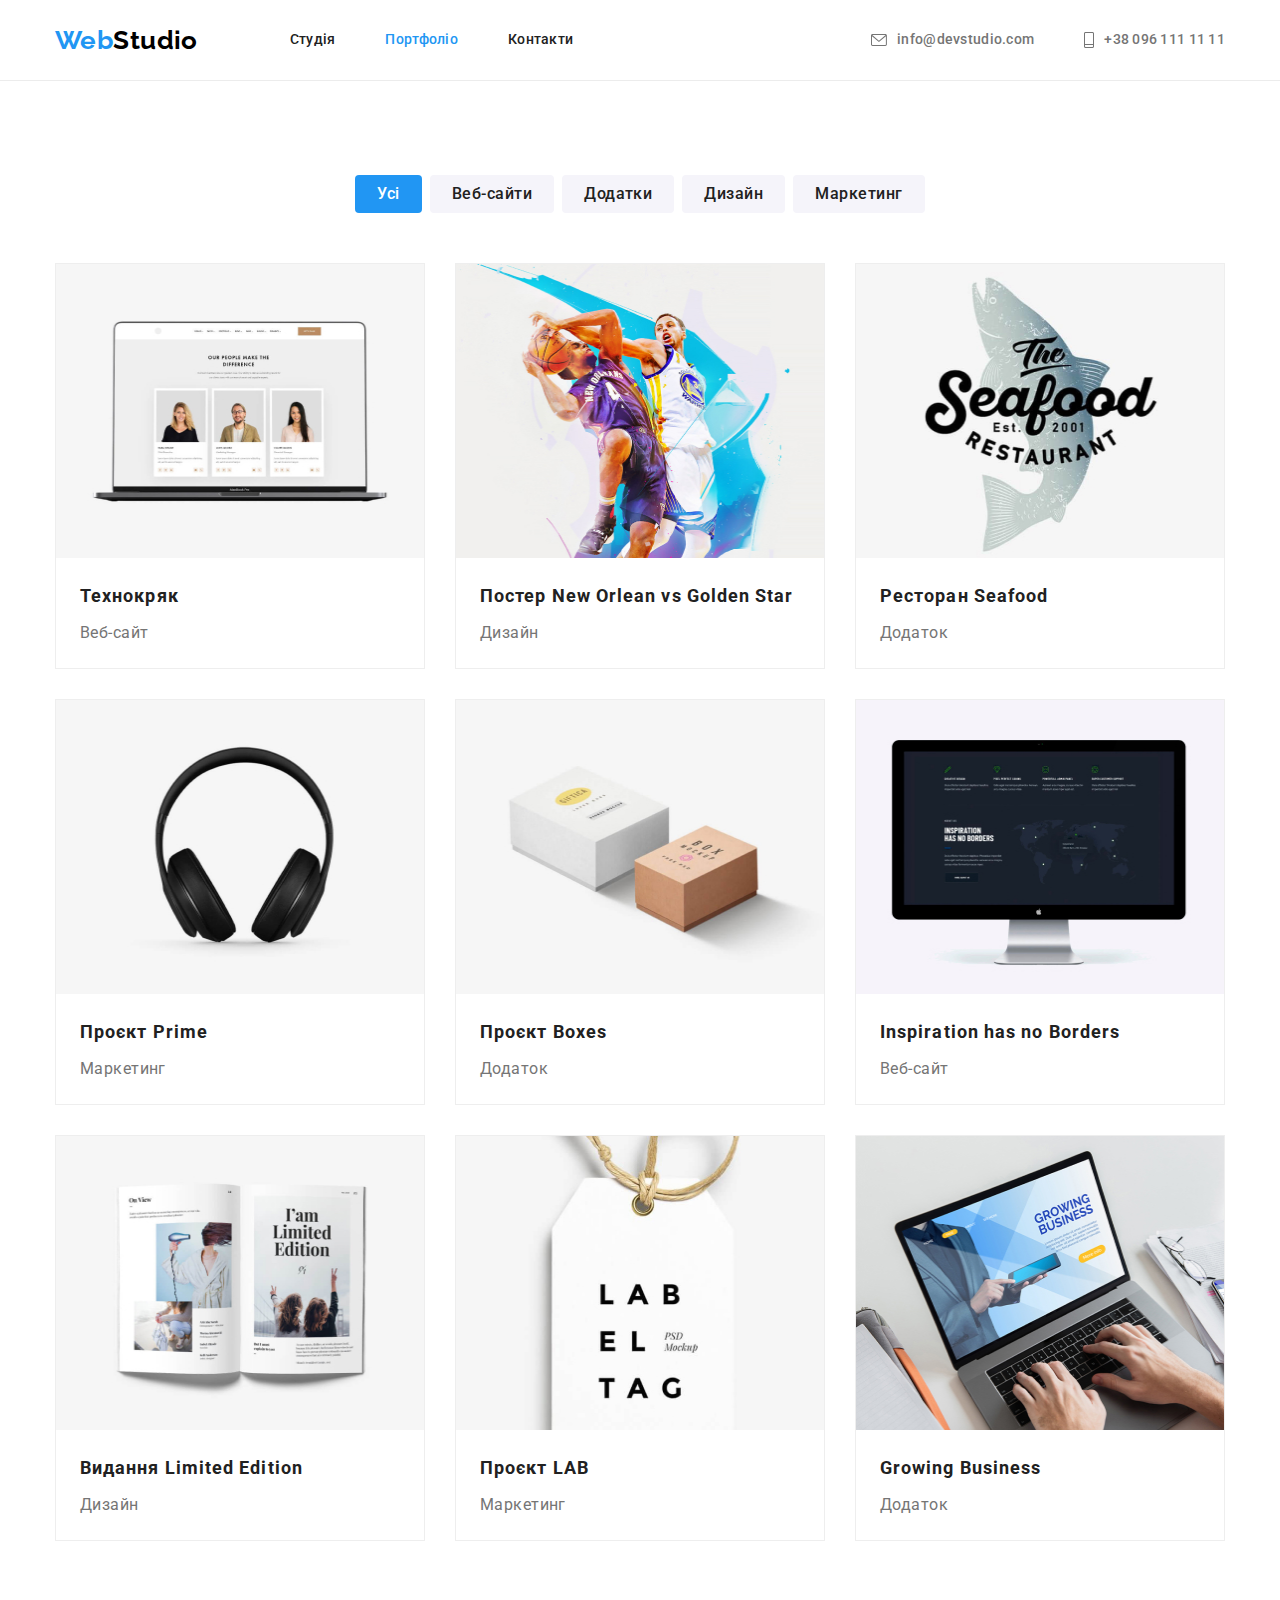
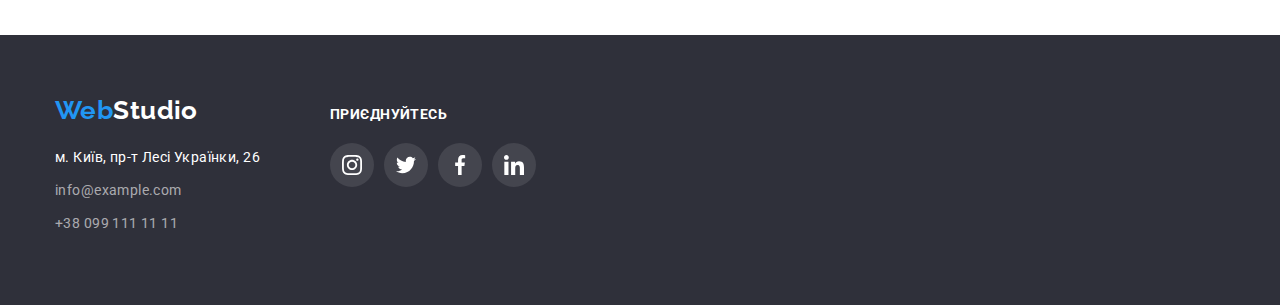
==== portfolio.html @ edb8bbb0 "adds files from hw4" ====
<!DOCTYPE html>
<html lang="uk">
  <head>
    <meta charset="UTF-8" />
    <meta http-equiv="X-UA-Compatible" content="IE=edge" />
    <meta name="viewport" content="width=device-width, initial-scale=1.0" />
    <title>WebStudio-5</title>
    <link
      href="https://fonts.googleapis.com/css2?family=Raleway:wght@700&family=Roboto:wght@400;500;700;900&display=swap"
      rel="stylesheet"
    />
    <link
      rel="stylesheet"
      href="https://cdnjs.cloudflare.com/ajax/libs/modern-normalize/1.1.0/modern-normalize.min.css"
    />
    <link rel="stylesheet" href="./css/styles.css" />
  </head>
  <body>
    <!--Header-->
    <header class="header">
      <div class="container header-nav">
        <nav>
          <a href="./index.html" class="logo link"> <span>Web</span>Studio </a>

          <ul class="site-nav list">
            <li class="item">
              <a href="./index.html" class="link">Студія</a>
            </li>
            <li class="item">
              <a href="./portfolio.html" class="link current">Портфоліо</a>
            </li>
            <li class="item"><a href="" class="link">Контакти</a></li>
          </ul>
        </nav>

        <ul class="contact list">
          <li class="item">
            <a href="mailto:info@devstudio.com" class="link">
              <svg class="contact-item" width="16" height="12">
                <use href="./images/svgs/icons.svg#mailto"></use>
              </svg>
              info@devstudio.com
            </a>
          </li>
          <li class="item">
            <a href="tel:+380961111111" class="link">
              <svg class="contact-item" width="10" height="16">
                <use href="./images/svgs/icons.svg#tel"></use>
              </svg>
              +38 096 111 11 11
            </a>
          </li>
        </ul>
      </div>
    </header>

    <main>
      <section class="portfolio">
        <div class="container">
          <h1 class="hidden">Портфоліо</h1>
          <ul class="filtration list">
            <li><button type="button" class="button current">Усі</button></li>
            <li><button type="button" class="button">Веб-сайти</button></li>
            <li><button type="button" class="button">Додатки</button></li>
            <li><button type="button" class="button">Дизайн</button></li>
            <li><button type="button" class="button">Маркетинг</button></li>
          </ul>

          <ul class="works list">
            <li>
              <a href="" class="work-links link">
                <img
                src="./images/portfolio-1.jpg"
                alt="Макет сайту на ноутбуці"
                width="370"
                height="294"
              />
              <div class="work-cards">
                <h2 class="portfolio-title">Технокряк</h2>
                <p class="text">Веб-сайт</p>
              </div>
              </a>
            </li>
            <li>
              <a href="" class="work-links link">
                <img
                src="./images/portfolio-2.jpg"
                alt="Два баскетболісти та мʼяч"
                width="370"
                height="294"
              />
              <div class="work-cards">
                <h2 class="portfolio-title">
                  Постер New Orlean vs Golden Star
                </h2>
                <p class="text">Дизайн</p>
              </div>
              </a>
            </li>
            <li>
              <a href="" class="work-links link">
                <img
                src="./images/portfolio-3.jpg"
                alt="Лого рибного ресторану"
                width="370"
                height="294"
              />
              <div class="work-cards">
                <h2 class="portfolio-title">Ресторан Seafood</h2>
                <p class="text">Додаток</p>
              </div>
              </a>
            </li>
            <li>
              <a href="" class="work-links link">
                <img
                src="./images/portfolio-4.jpg"
                alt="Навушники"
                width="370"
                height="294"
              />
              <div class="work-cards">
                <h2 class="portfolio-title">Проєкт Prime</h2>
                <p class="text">Маркетинг</p>
              </div>
              </a>
            </li>
            <li>
              <a href="" class="work-links link">
                <img
                src="./images/portfolio-5.jpg"
                alt="Макет двух боксів"
                width="370"
                height="294"
              />
              <div class="work-cards">
                <h2 class="portfolio-title">Проєкт Boxes</h2>
                <p class="text">Додаток</p>
              </div>
              </a>
            </li>
            <li>
              <a href="" class="work-links link">
                <img
                src="./images/portfolio-6.jpg"
                alt="Монітор з зображенням сайту"
                width="370"
                height="294"
              />
              <div class="work-cards">
                <h2 class="portfolio-title">Inspiration has no Borders</h2>
                <p class="text">Веб-сайт</p>
              </div>
              </a>
            </li>
            <li>
              <a href="" class="work-links link">
                <img
                src="./images/portfolio-7.jpg"
                alt="Відкрита книга зі статею"
                width="370"
                height="294"
              />
              <div class="work-cards">
                <h2 class="portfolio-title">Видання Limited Edition</h2>
                <p class="text">Дизайн</p>
              </div>
              </a>
            </li>
            <li>
              <a href="" class="work-links link">
                <img
                src="./images/portfolio-8.jpg"
                alt="Лейбл з логотипом"
                width="370"
                height="294"
              />
              <div class="work-cards">
                <h2 class="portfolio-title">Проєкт LAB</h2>
                <p class="text">Маркетинг</p>
              </div>
              </a>
            </li>
            <li>
              <a href="" class="work-links link">
                <img
                src="./images/portfolio-9.jpg"
                alt="Ноутбук з презентацією"
                width="370"
                height="294"
              />
              <div class="work-cards">
                <h2 class="portfolio-title">Growing Business</h2>
                <p class="text">Додаток</p>
              </div>
              </a>
            </li>
          </ul>
        </div>
      </section>
    </main>

    <!--Footer-->
    <footer class="footer">
      <div class="container">
        <div class="footer-left">
          <a href="./index.html" class="logo link"> <span>Web</span>Studio </a>

          <address>
            <ul class="address list">
              <li>
                <a href="" class="link">м. Київ, пр-т Лесі Українки, 26</a>
              </li>
              <li>
                <a href="mailto:info@example.com" class="link add"
                  >info@example.com</a
                >
              </li>
              <li>
                <a href="tel:+380991111111" class="link add"
                  >+38 099 111 11 11</a
                >
              </li>
            </ul>
          </address>
        </div>
        <div class="footer-right">
          <h2 class="footer-title">Приєднуйтесь</h2>
          <ul class="footer-links list">
            <li class="footer-links-item">
              <a
                href="https://www.instagram.com/"
                target="_blank"
                class="social-link"
              >
                <svg class="social-icon">
                  <use href="./images/svgs/icons.svg#instagram"></use>
                </svg>
              </a>
            </li>
            <li class="footer-links-item">
              <a
                href="https://www.twitter.com/"
                target="_blank"
                class="social-link"
              >
                <svg class="social-icon">
                  <use href="./images/svgs/icons.svg#twitter"></use>
                </svg>
              </a>
            </li>
            <li class="footer-links-item">
              <a
                href="https://www.facebook.com/"
                target="_blank"
                class="social-link"
              >
                <svg class="social-icon">
                  <use href="./images/svgs/icons.svg#facebook"></use>
                </svg>
              </a>
            </li>
            <li class="footer-links-item">
              <a
                href="https://www.linkedin.com/"
                target="_blank"
                class="social-link"
              >
                <svg class="social-icon">
                  <use href="./images/svgs/icons.svg#linkedin"></use>
                </svg>
              </a>
            </li>
          </ul>
        </div>
      </div>
    </footer>
  </body>
</html>
---- css/styles.css ----
/* #212121 h3-h2 */
/* #757575 p  */
/* #2196F3 accent */
/* #2F303A first section back */
/* #FFFFFF address */
/* rgba(255, 255, 255, 0.6) address(mail, phone) */
/* #F5F4FA buttons back */
/* #F5F5F5 main back color */
/* #F5F4FA secondary back color */
/* #2F303A footer and option back */

html {
    box-sizing: border-box;
}

*,
*::before,
*::after {
    box-sizing: inherit;
}

:root {
    --primary-text-color: #757575;
    --title-text-color: #212121;
    --accent-color: #2196F3;
    --primary-bg-color: #F5F5F5;
    --secondary-bg-color: #F5F4FA;
    --white-color: #FFFFFF;
    --logo-color: #000000;
    --hero-bg-color: #2F303A;
    --address-color:  rgba(255, 255, 255, 0.6);
    --border-color: #ECECEC;
    --cards-color: #EEEEEE;
    --social-color: #afb1b8;
    --clients-border: #AFB1B8;
    --footer-social-bg: rgba(255, 255, 255, 0.1);
}

body {
    background-color: var(--white-color);
    color: var(--primary-text-color);

    font-family: Roboto, sans-serif;
    letter-spacing: 0.03em;
    font-size: 14px;
}

/* Utility */

.list {
    margin: 0;
    padding: 0;

    list-style: none;
}

.link {
    text-decoration: none;
}

.button {
    border-radius: 4px;
    border-width: 0;
}

.container {
    width: 1200px;
    padding: 0 15px;
    margin: 0 auto;
}

section {
    padding: 94px 0;
}

img {
	display: block;
	max-width: 100%;
}

h1,
h2,
h3,
h4,
h5,
h6,
p {
    margin-top: 0;
    margin-bottom: 0;
}

.hidden {
    position: absolute;
    width: 1px;
    height: 1px;
    margin: -1px;
    border: 0;
    padding: 0;

    white-space: nowrap;
    clip-path: inset(100%);
    clip: rect(0 0 0 0);
    overflow: hidden;
}

/* social team amd footer */

.social-link {
    display: flex;
    align-items: center;
    justify-content: center;
    width: 44px;
    height: 44px;
    border-radius: 50%;
    color: var(--social-color);
}

.social-icon {
    width: 20px;
    height: 20px;
    fill: currentColor;
}

/* header and footer */

.header {
    background-color: var(--white-color);
    border-bottom: 1px solid var(--border-color);
}

.header-nav {
    display: flex;
    align-items: center;
}

.header nav {
    display: flex;
	align-items: center;
}

.footer {
    padding: 60px 0;

    background-color: var(--hero-bg-color);
}

/* logo */

.header .logo {
    margin-right: 92px;

    color: var(--logo-color);

    font-family: Raleway;
    font-weight: 700;
    font-size: 26px;
    line-height: 1.19;
}

.logo span {
    color: var(--accent-color);
}

.footer .logo {
    margin-bottom: 20px;
    display: block;

    color: var(--white-color);

    font-family: Raleway;
    font-weight: 700;
    font-size: 26px;
    line-height: 1.19;
}

.footer-right {
    margin-left: 70px;
}

.footer-title {
    margin-bottom: 20px;

    text-transform: uppercase;
    font-size: 14px;
    line-height: 1.14;
    color: var(--white-color);
}

.footer .container {
    display: flex;
    align-items: baseline;
}

.footer-links {
    display: flex;
}

footer .social-link:hover, footer .social-link:focus {
    color: var(--white-color);
    background-color: var(--accent-color);
}

footer .social-link {
    background-color: var(--footer-social-bg);
}

.footer-links-item:not(:last-child) {
    margin-right: 10px;
}

footer .social-icon {
    fill: var(--white-color);
}

/* site nav header */

.site-nav {
    display: flex;
}

.site-nav .item:not(:first-child) {
    margin-left: 50px;
}

.site-nav .link {
    display: block;
    padding: 32px 0;

    color: var(--title-text-color);

    font-weight: 500;
    line-height: 1.14;
    letter-spacing: 0.02em;
}

.site-nav .link.current {
    color: var(--accent-color);
}

.site-nav .link:hover,
.site-nav .link:focus {
    color: var(--accent-color);
}

/* contact header */

.contact {
    display: flex;
    margin-left: auto;
}

.contact .item:not(:first-child) {
    margin-left: 50px;
}

.contact .link {
    display: flex;
    align-items: center;
    padding: 32px 0;

    color: var(--primary-text-color);

    font-weight: 500;
    line-height: 1.14;
    letter-spacing: 0.02em;
}

.contact .link:hover,
.contact .link:focus {
    color: var(--accent-color);
}

.contact.list {
    display: flex;
    align-items: center;
}

.contact-item {
    fill: currentColor;
    margin-right: 10px;
}
/* address footer */

.address .link {
    display: block;
    color: var(--white-color);

    line-height: 1.71;
    font-style: normal;
}

.address li:not(last-child) {
    margin-bottom: 9px;
}

.address .link.add {
    color: var(--address-color);
}

.address .link.add:hover,
.address .link.add:focus {
    color: var(--accent-color);
}

/* index.html */

/* hero */

.hero {
    padding: 200px 0;

    max-width: 1600px;
    min-height: 600px;
    margin: 0 auto;
    background-size: cover;
    background-repeat: no-repeat;
    background-position: center;

    background-color: var(--hero-bg-color);
    background-image: linear-gradient(
        rgba(47, 48, 58, 0.4),
        rgba(47, 48, 58, 0.4) ),
         url(../images/bg-1.jpg);
}

.hero-title {
    margin: 0 auto;
    margin-bottom: 30px;
    width: 696px;

    color: var(--white-color);

    font-weight: 900;
    font-size: 44px;
    line-height: 1.36;
    text-align: center;
    letter-spacing: 0.06em;
    text-transform: uppercase;
}

.hero .button {
    padding: 10px 32px;
    margin: 0 auto;
    display: block;

    background-color: var(--accent-color);
    color: var(--white-color);
    cursor: pointer;
    box-shadow: 0px 4px 4px rgba(0, 0, 0, 0.15);

    font-family: inherit;
    font-weight: 700;
    font-size: 16px;
    line-height: 1.88;
    letter-spacing: 0.06em;
    text-align: center;
}

/* feature */

.feature .container {
    justify-content: space-between;
    align-items: center;
    margin: 0 auto;
}

.feature ul {
    display: flex;
}

.feature-thumb {
    display: flex;
    align-items: center;
    justify-content: center;

    height: 120px;
    background-color: var(--secondary-bg-color);
    margin-bottom: 30px;
    border-radius: 4px;
}

.feature.list li:not(:first-child) {
    margin-left: 30px;
}

.feature .item {
    width: 270px;
}

.feature .sub-title {
    margin-bottom: 10px;

    color: var(--title-text-color);

    font-size: 14px;
    font-weight: 700;
    line-height: 1.14;
    text-transform: uppercase;
}

.feature .text {
    line-height: 1.71;
}

/* example and team titles */

.team-title,
.examples-title {
    margin-bottom: 50px;

    color: var(--title-text-color);

    font-size: 36px;
    line-height: 1.17;
    text-align: center;
}

/* examples */

.examples-section {
    padding-top: 0;
}

.examples-section ul {
    margin-right: 0;
}

.examples.list {
    display: flex;
    padding-bottom: 0;
}

.examples.list li:not(:first-child) {
    margin-left: 30px;
}

/* team */

.team-section {

    background-color: var(--secondary-bg-color);
}

.team.list {
    display: flex;
    padding-bottom: 0;
    align-items: center;
    margin: 0 auto;
}

.team-main {
    background-color: var(--white-color);
    box-shadow: 0px 1px 3px rgb(0 0 0 / 12%), 0px 1px 1px rgb(0 0 0 / 14%), 0px 2px 1px rgb(0 0 0 / 20%);
    border-radius: 0px 0px 4px 4px;
    text-align: center;
    min-height: 368px;
}

.team-main:not(:first-child) {
    margin-left: 30px;
}

.team-cards {
    padding: 30px 0;
}

.team .subtitle {
    margin-bottom: 10px;

    color: var(--title-text-color);

    font-weight: 500;
    font-size: 16px;
    line-height: 1.19;
}

.team .position {
    margin-bottom: 16px;

    font-size: 16px;
    line-height: 1.19;
}

.team-links {
    display: flex;
    justify-content: center;
}

.team-links-item:not(:last-child) {
    margin-right: 10px;
}

.team .social-link:hover, .team .social-link:focus {
    color: var(--white-color);
    background-color: var(--accent-color);
}

/* clients */

.clients-title {
    margin-bottom: 50px;

    font-size: 36px;
    line-height: 1.17;
    text-align: center;
    color: var(--title-text-color);
}

.clients-list {
    display: flex;
    align-items: center;
    justify-content: center;
}

/* .clients-list li {

    border: 1px solid var(--clients-border);
    border-radius: 4px;
    width: 170px;
    height: 92px;
} */

.clients-list li:not(:first-child) {
    margin-left: 30px;
}

.clients-link {
    display: flex;
    align-items: center;
    justify-content: center;

    color: var(--clients-border);
    width: 170px;
    height: 92px;
    border: 1px solid var(--clients-border);
    border-radius: 4px;
    width: 170px;
    height: 92px;
}

.clients-icon {
    width: 106px;
    height: 60px;
    fill: currentColor;
}

.clients-link:hover, .clients-link:focus {
    border-color: var(--accent-color);
    color: var(--accent-color);
}

/* portfolio.html */

.filtration.list {
    display: flex;
    align-items: center;
    margin: 0 auto;
    justify-content: center;
    margin-bottom: 50px;
}

.filtration .button {
    padding: 6px 22px;

    background-color: var(--secondary-bg-color);
    color: var(--title-text-color);
    cursor: pointer;

    font-family: inherit;
    font-weight: 500;
    font-size: 16px;
    line-height: 1.62;
    letter-spacing: 0.03em;
    text-align: center;
}

.filtration .button:hover,
.filtration .button:focus {
    background-color: var(--accent-color);
    color: var(--white-color);
    box-shadow: 0px 3px 1px rgba(0, 0, 0, 0.1), 0px 1px 2px rgba(0, 0, 0, 0.08), 0px 2px 2px rgba(0, 0, 0, 0.12);
}

.filtration .button.current {
    background-color: var(--accent-color);
    color: var(--white-color);
}

.filtration.list li:not(:first-child) {
    margin-left: 8px;
}

.works.list {
    display: flex;
    flex-wrap: wrap;
    margin: 0 auto;
}

.works.list li {
    margin-right: 30px;
    margin-bottom: 30px;
    min-height: 404px;
    max-width: 370px;

    background: var(--white-color);
    border: 1px solid var(--cards-color);
}

.works.list li:nth-child(3n) {
    margin-right: 0;
}

.works.list li:nth-last-child(-n + 3) {
    margin-bottom: 0;
}

.work-cards {
    padding: 20px 24px;
}

.portfolio-title {
    margin-bottom: 4px;

    color: var(--title-text-color);

    font-size: 18px;
    line-height: 2;
    letter-spacing: 0.06em;
}

.works .text {
    font-size: 16px;
    line-height: 1.88;
    color: var(--primary-text-color);
}

.work-links {
    display: block;
}

.work-links:hover, .work-links:focus {
    box-shadow: 0px 3px 1px rgb(0 0 0 / 10%), 0px 1px 2px rgb(0 0 0 / 8%), 0px 2px 2px rgb(0 0 0 / 12%);
}
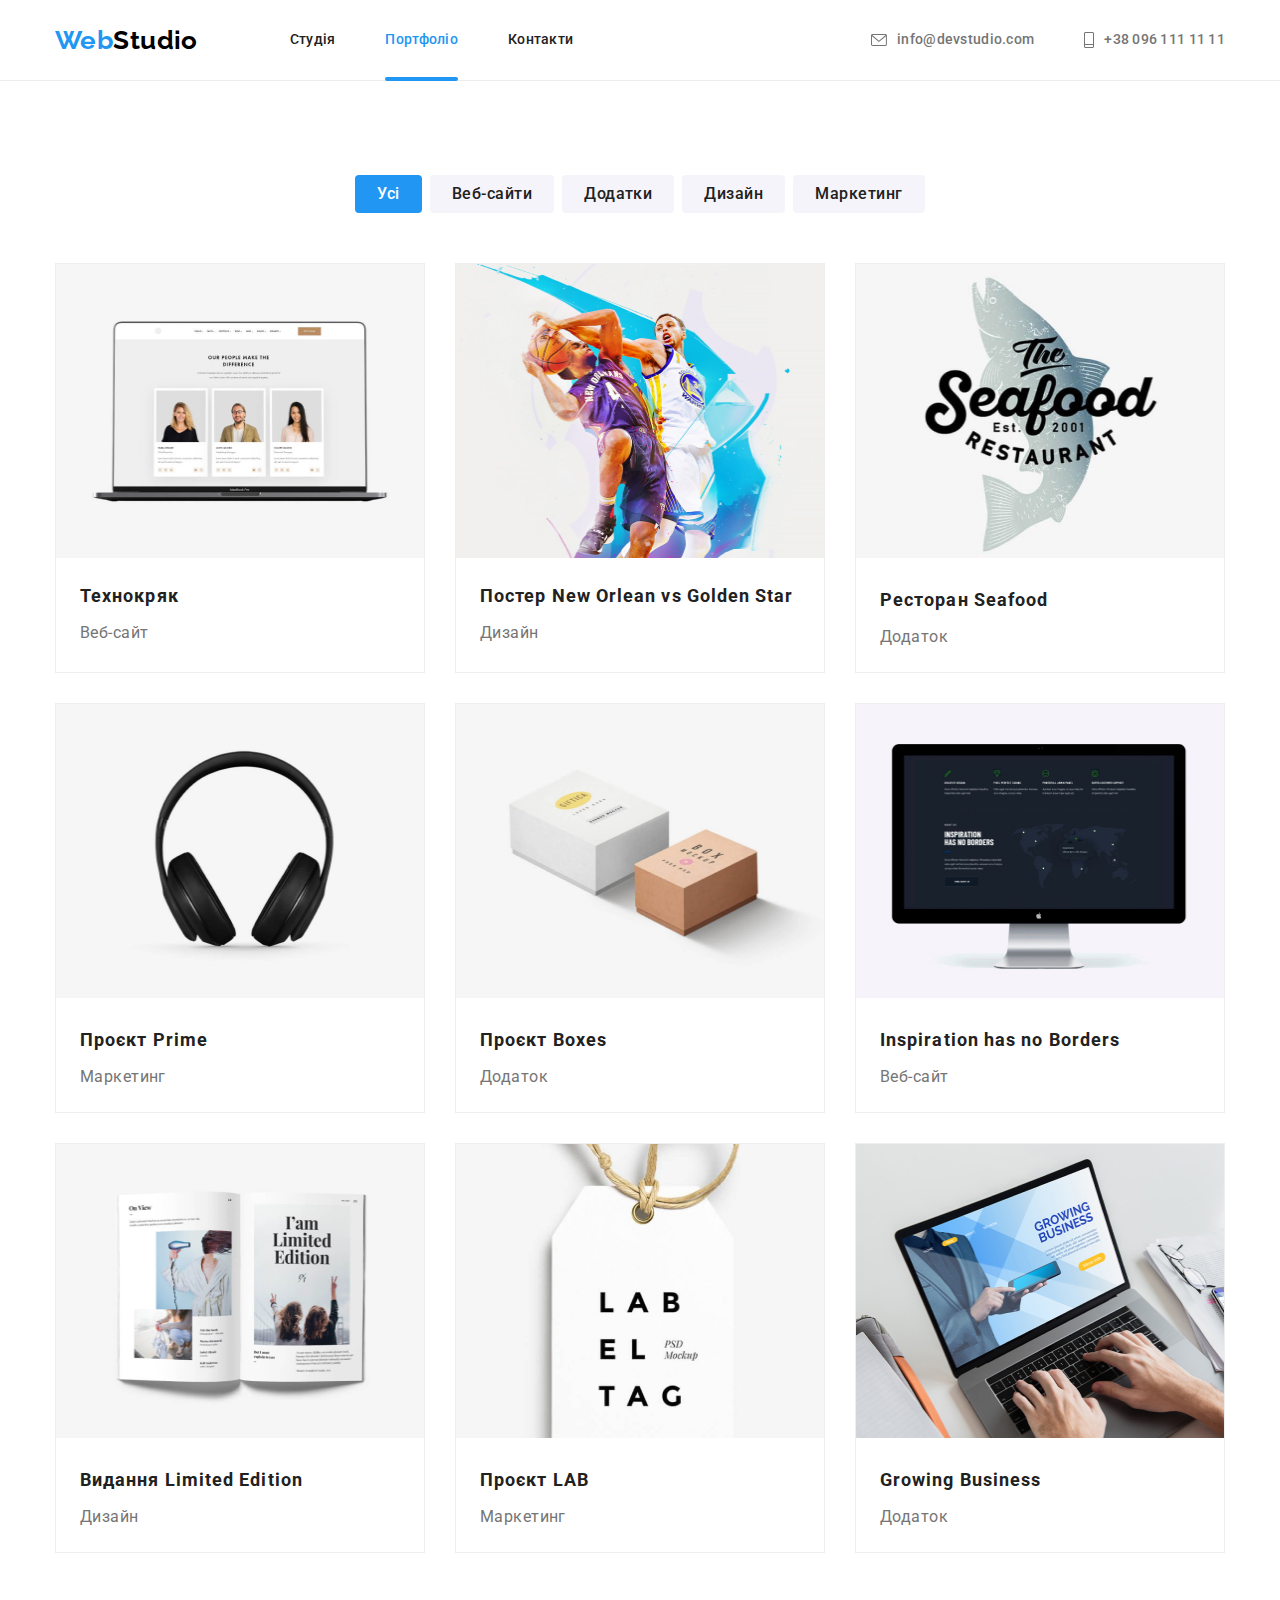
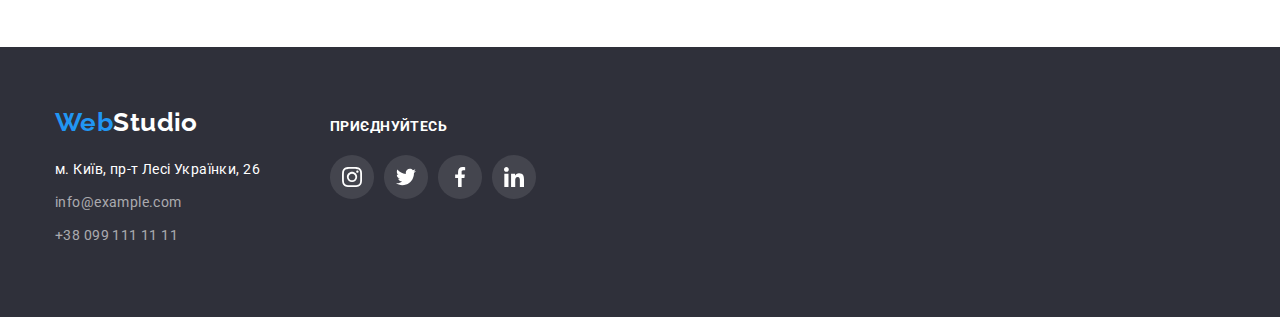
==== commit 530a0ec6: "adds position and animation" ====
--- a/portfolio.html
+++ b/portfolio.html
@@ -68,132 +68,202 @@
 
           <ul class="works list">
             <li>
-              <a href="" class="work-links link">
-                <img
-                src="./images/portfolio-1.jpg"
-                alt="Макет сайту на ноутбуці"
-                width="370"
-                height="294"
-              />
-              <div class="work-cards">
-                <h2 class="portfolio-title">Технокряк</h2>
-                <p class="text">Веб-сайт</p>
-              </div>
-              </a>
-            </li>
-            <li>
-              <a href="" class="work-links link">
-                <img
-                src="./images/portfolio-2.jpg"
-                alt="Два баскетболісти та мʼяч"
-                width="370"
-                height="294"
-              />
-              <div class="work-cards">
-                <h2 class="portfolio-title">
-                  Постер New Orlean vs Golden Star
-                </h2>
-                <p class="text">Дизайн</p>
-              </div>
-              </a>
-            </li>
-            <li>
-              <a href="" class="work-links link">
-                <img
-                src="./images/portfolio-3.jpg"
-                alt="Лого рибного ресторану"
-                width="370"
-                height="294"
-              />
-              <div class="work-cards">
-                <h2 class="portfolio-title">Ресторан Seafood</h2>
-                <p class="text">Додаток</p>
-              </div>
-              </a>
-            </li>
-            <li>
-              <a href="" class="work-links link">
-                <img
-                src="./images/portfolio-4.jpg"
-                alt="Навушники"
-                width="370"
-                height="294"
-              />
-              <div class="work-cards">
-                <h2 class="portfolio-title">Проєкт Prime</h2>
-                <p class="text">Маркетинг</p>
-              </div>
-              </a>
-            </li>
-            <li>
-              <a href="" class="work-links link">
-                <img
-                src="./images/portfolio-5.jpg"
-                alt="Макет двух боксів"
-                width="370"
-                height="294"
-              />
-              <div class="work-cards">
-                <h2 class="portfolio-title">Проєкт Boxes</h2>
-                <p class="text">Додаток</p>
-              </div>
-              </a>
-            </li>
-            <li>
-              <a href="" class="work-links link">
-                <img
-                src="./images/portfolio-6.jpg"
-                alt="Монітор з зображенням сайту"
-                width="370"
-                height="294"
-              />
-              <div class="work-cards">
-                <h2 class="portfolio-title">Inspiration has no Borders</h2>
-                <p class="text">Веб-сайт</p>
-              </div>
-              </a>
-            </li>
-            <li>
-              <a href="" class="work-links link">
-                <img
-                src="./images/portfolio-7.jpg"
-                alt="Відкрита книга зі статею"
-                width="370"
-                height="294"
-              />
-              <div class="work-cards">
-                <h2 class="portfolio-title">Видання Limited Edition</h2>
-                <p class="text">Дизайн</p>
-              </div>
-              </a>
-            </li>
-            <li>
-              <a href="" class="work-links link">
-                <img
-                src="./images/portfolio-8.jpg"
-                alt="Лейбл з логотипом"
-                width="370"
-                height="294"
-              />
-              <div class="work-cards">
-                <h2 class="portfolio-title">Проєкт LAB</h2>
-                <p class="text">Маркетинг</p>
-              </div>
-              </a>
-            </li>
-            <li>
-              <a href="" class="work-links link">
-                <img
-                src="./images/portfolio-9.jpg"
-                alt="Ноутбук з презентацією"
-                width="370"
-                height="294"
-              />
-              <div class="work-cards">
-                <h2 class="portfolio-title">Growing Business</h2>
-                <p class="text">Додаток</p>
-              </div>
-              </a>
+              <div class="work-overlay">
+                <a href="" class="work-links link">
+                  <div class="works-description">
+                    <img
+                    src="./images/portfolio-1.jpg"
+                    alt="Макет сайту на ноутбуці"
+                    width="370"
+                    height="294"
+                   />
+                    <div class="description-text">
+                      <p class="portfolio-description-text">Ресурс пропонує комплексні пропозиції з різним рівнем функціоналу та сервісів. Все це дозволить відвідувачу отримати вичерпні відомості про компанію чи приватну особу.</p>
+                    </div>
+                  </div>
+                    <div class="work-cards">
+                      <h2 class="portfolio-title">Технокряк</h2>
+                      <p class="text">Веб-сайт</p>
+                    </div>
+                </a>
+              </div>
+            </li>
+            <li>
+              <div class="work-overlay">
+                <a href="" class="work-links link">
+                  <div class="works-description">
+                    <img
+                    src="./images/portfolio-2.jpg"
+                    alt="Два баскетболісти та мʼяч"
+                    width="370"
+                    height="294"
+                   />
+                    <div class="description-text">
+                      <p class="portfolio-description-text">Ресурс пропонує комплексні пропозиції з різним рівнем функціоналу та сервісів. Все це дозволить відвідувачу отримати вичерпні відомості про компанію чи приватну особу.</p>
+                    </div>
+                  </div>
+                    <div class="work-cards">
+                      <h2 class="portfolio-title">
+                        Постер New Orlean vs Golden Star
+                      </h2>
+                      <p class="text">Дизайн</p>
+                    </div>
+                </a>
+              </div>
+            </li>
+            <li>
+              <div class="work-overlay">
+                <a href="" class="work-links link">
+                  <div class="works-description">
+                    <img
+                    src="./images/portfolio-3.jpg"
+                    alt="Лого рибного ресторану"
+                    width="370"
+                    height="294"
+                   />
+                    <div class="description-text">
+                      <p class="portfolio-description-text">Ресурс пропонує комплексні пропозиції з різним рівнем функціоналу та сервісів. Все це дозволить відвідувачу отримати вичерпні відомості про компанію чи приватну особу.</p>
+                    </div>
+                  </div>
+                    <div class="work-cards">
+                      <h2 class="portfolio-title">
+                        <h2 class="portfolio-title">Ресторан Seafood</h2>
+                        <p class="text">Додаток</p>
+                    </div>
+                </a>
+              </div>
+            </li>
+            <li>
+              <div class="work-overlay">
+                <a href="" class="work-links link">
+                  <div class="works-description">
+                    <img
+                    src="./images/portfolio-4.jpg"
+                    alt="Навушники"
+                    width="370"
+                    height="294"
+                   />
+                    <div class="description-text">
+                      <p class="portfolio-description-text">Ресурс пропонує комплексні пропозиції з різним рівнем функціоналу та сервісів. Все це дозволить відвідувачу отримати вичерпні відомості про компанію чи приватну особу.</p>
+                    </div>
+                  </div>
+                    <div class="work-cards">
+                      <h2 class="portfolio-title">
+                        <h2 class="portfolio-title">Проєкт Prime</h2>
+                        <p class="text">Маркетинг</p>
+                    </div>
+                </a>
+              </div>
+            </li>
+            <li>
+              <div class="work-overlay">
+                <a href="" class="work-links link">
+                  <div class="works-description">
+                    <img
+                    src="./images/portfolio-5.jpg"
+                    alt="Макет двух боксів"
+                    width="370"
+                    height="294"
+                   />
+                    <div class="description-text">
+                      <p class="portfolio-description-text">Ресурс пропонує комплексні пропозиції з різним рівнем функціоналу та сервісів. Все це дозволить відвідувачу отримати вичерпні відомості про компанію чи приватну особу.</p>
+                    </div>
+                  </div>
+                    <div class="work-cards">
+                      <h2 class="portfolio-title">
+                        <h2 class="portfolio-title">Проєкт Boxes</h2>
+                        <p class="text">Додаток</p>
+                    </div>
+                </a>
+              </div>
+            </li>
+            <li>
+              <div class="work-overlay">
+                <a href="" class="work-links link">
+                  <div class="works-description">
+                    <img
+                    src="./images/portfolio-6.jpg"
+                    alt="Монітор з зображенням сайту"
+                    width="370"
+                    height="294"
+                   />
+                    <div class="description-text">
+                      <p class="portfolio-description-text">Ресурс пропонує комплексні пропозиції з різним рівнем функціоналу та сервісів. Все це дозволить відвідувачу отримати вичерпні відомості про компанію чи приватну особу.</p>
+                    </div>
+                  </div>
+                    <div class="work-cards">
+                      <h2 class="portfolio-title">
+                        <h2 class="portfolio-title">Inspiration has no Borders</h2>
+                        <p class="text">Веб-сайт</p>
+                    </div>
+                </a>
+              </div>
+            </li>
+            <li>
+              <div class="work-overlay">
+                <a href="" class="work-links link">
+                  <div class="works-description">
+                    <img
+                    src="./images/portfolio-7.jpg"
+                    alt="Відкрита книга зі статею"
+                    width="370"
+                    height="294"
+                   />
+                    <div class="description-text">
+                      <p class="portfolio-description-text">Ресурс пропонує комплексні пропозиції з різним рівнем функціоналу та сервісів. Все це дозволить відвідувачу отримати вичерпні відомості про компанію чи приватну особу.</p>
+                    </div>
+                  </div>
+                    <div class="work-cards">
+                      <h2 class="portfolio-title">
+                        <h2 class="portfolio-title">Видання Limited Edition</h2>
+                        <p class="text">Дизайн</p>
+                    </div>
+                </a>
+              </div>
+            </li>
+            <li>
+              <div class="work-overlay">
+                <a href="" class="work-links link">
+                  <div class="works-description">
+                    <img
+                    src="./images/portfolio-8.jpg"
+                    alt="Лейбл з логотипом"
+                    width="370"
+                    height="294"
+                   />
+                    <div class="description-text">
+                      <p class="portfolio-description-text">Ресурс пропонує комплексні пропозиції з різним рівнем функціоналу та сервісів. Все це дозволить відвідувачу отримати вичерпні відомості про компанію чи приватну особу.</p>
+                    </div>
+                  </div>
+                    <div class="work-cards">
+                      <h2 class="portfolio-title">
+                        <h2 class="portfolio-title">Проєкт LAB</h2>
+                        <p class="text">Маркетинг</p>
+                    </div>
+                </a>
+              </div>
+            </li>
+            <li>
+              <div class="work-overlay">
+                <a href="" class="work-links link">
+                  <div class="works-description">
+                    <img
+                    src="./images/portfolio-9.jpg"
+                    alt="Ноутбук з презентацією"
+                    width="370"
+                    height="294"
+                   />
+                    <div class="description-text">
+                      <p class="portfolio-description-text">Ресурс пропонує комплексні пропозиції з різним рівнем функціоналу та сервісів. Все це дозволить відвідувачу отримати вичерпні відомості про компанію чи приватну особу.</p>
+                    </div>
+                  </div>
+                    <div class="work-cards">
+                      <h2 class="portfolio-title">
+                        <h2 class="portfolio-title">Growing Business</h2>
+                        <p class="text">Додаток</p>
+                    </div>
+                </a>
+              </div>
             </li>
           </ul>
         </div>
@@ -231,7 +301,7 @@
               <a
                 href="https://www.instagram.com/"
                 target="_blank"
-                class="social-link"
+                class="social-link link"
               >
                 <svg class="social-icon">
                   <use href="./images/svgs/icons.svg#instagram"></use>
@@ -242,7 +312,7 @@
               <a
                 href="https://www.twitter.com/"
                 target="_blank"
-                class="social-link"
+                class="social-link link"
               >
                 <svg class="social-icon">
                   <use href="./images/svgs/icons.svg#twitter"></use>
@@ -253,7 +323,7 @@
               <a
                 href="https://www.facebook.com/"
                 target="_blank"
-                class="social-link"
+                class="social-link link"
               >
                 <svg class="social-icon">
                   <use href="./images/svgs/icons.svg#facebook"></use>
@@ -264,7 +334,7 @@
               <a
                 href="https://www.linkedin.com/"
                 target="_blank"
-                class="social-link"
+                class="social-link link"
               >
                 <svg class="social-icon">
                   <use href="./images/svgs/icons.svg#linkedin"></use>
@@ -277,3 +347,4 @@
     </footer>
   </body>
 </html>
+
--- a/css/styles.css
+++ b/css/styles.css
@@ -34,6 +34,8 @@
     --social-color: #afb1b8;
     --clients-border: #AFB1B8;
     --footer-social-bg: rgba(255, 255, 255, 0.1);
+    --timing-function: cubic-bezier(0.4, 0, 0.2, 1);
+    --work-overlay: rgba(33, 150, 243, 0.9);
 }
 
 body {
@@ -56,11 +58,19 @@
 
 .link {
     text-decoration: none;
+
+    transition: background-color 250ms var(--timing-function),
+    color 250ms var(--timing-function),
+    box-shadow 250ms var(--timing-function);
 }
 
 .button {
     border-radius: 4px;
     border-width: 0;
+
+    transition: background-color 250ms var(--timing-function),
+    color 250ms var(--timing-function),
+    box-shadow 250ms var(--timing-function);
 }
 
 .container {
@@ -225,6 +235,7 @@
 .site-nav .link {
     display: block;
     padding: 32px 0;
+    position: relative;
 
     color: var(--title-text-color);
 
@@ -235,6 +246,19 @@
 
 .site-nav .link.current {
     color: var(--accent-color);
+}
+
+.site-nav .link.current::after {
+    content: '';
+    display: block;
+    position: absolute;
+
+    background-color: var(--accent-color);
+    height: 4px;
+    border-radius: 2px;
+    bottom: -1px;
+    width: 100%;
+
 }
 
 .site-nav .link:hover,
@@ -347,6 +371,7 @@
     color: var(--white-color);
     cursor: pointer;
     box-shadow: 0px 4px 4px rgba(0, 0, 0, 0.15);
+    min-width: 216px;
 
     font-family: inherit;
     font-weight: 700;
@@ -511,14 +536,6 @@
     align-items: center;
     justify-content: center;
 }
-
-/* .clients-list li {
-
-    border: 1px solid var(--clients-border);
-    border-radius: 4px;
-    width: 170px;
-    height: 92px;
-} */
 
 .clients-list li:not(:first-child) {
     margin-left: 30px;
@@ -549,6 +566,71 @@
     color: var(--accent-color);
 }
 
+/* Modal */
+
+.backdrop {
+    position: fixed;
+    display: flex;
+    align-items: center;
+    justify-content: center;
+
+    top: 0;
+    left: 0;
+    width: 100%;
+    height: 100%;
+
+    background-color: rgba(0, 0, 0, 0.2);
+
+    transition: opacity 250ms var(--timing-function), visibility 250ms var(--timing-function);
+}
+
+.backdrop.is-hidden {
+    opacity: 0;
+    pointer-events: none;
+    visibility: hidden;
+}
+
+.modal {
+    position: absolute;
+    top: 50%;
+    left: 50%;
+
+    min-width: 528px;
+    min-height: 581px;
+    padding: 15px;
+
+    background-color: var(--white-color);
+
+    transform: translate(-50%, -50%) scale(1);
+    transition: transform 250ms var(--timing-function);
+}
+
+.backdrop.is-hidden .modal {
+    transform: translate(-50%, -50%) scale(0.5);
+}
+
+.close-icon {
+    width: 11px;
+    height: 11px;
+    fill: currentColor;
+}
+
+.close-btn {
+    position: absolute;
+    display: flex;
+    align-items: center;
+    justify-content: center;
+
+    right: 8px;
+    top: 8px;
+
+    background-color: var(--white-color);
+    border-radius: 50%;
+    width: 30px;
+    height: 30px;
+    border: 1px solid rgba(0, 0, 0, 0.1);
+}
+
 /* portfolio.html */
 
 .filtration.list {
@@ -640,4 +722,39 @@
 
 .work-links:hover, .work-links:focus {
     box-shadow: 0px 3px 1px rgb(0 0 0 / 10%), 0px 1px 2px rgb(0 0 0 / 8%), 0px 2px 2px rgb(0 0 0 / 12%);
+}
+
+.works-description {
+    position: relative;
+    overflow: hidden;
+}
+
+.description-text {
+    position: absolute;
+    /* display: inline-block; */
+
+    /* content: ''; */
+    width: 100%;
+    height: 100%;
+    top: 0;
+    left: 0;
+
+    background-color: var( --work-overlay);
+
+    /* opacity: 1; */
+    transform: translateY(100%);
+    transition: transform 250ms var(--timing-function);
+}
+
+.description-text p{
+
+    padding: 63px 24px;
+
+    font-size: 18px;
+    line-height: 1.56;
+    color: var(--white-color);
+}
+
+.work-overlay:hover .description-text, .work-overlay:focus .description-text {
+    transform: translateY(0);
 }